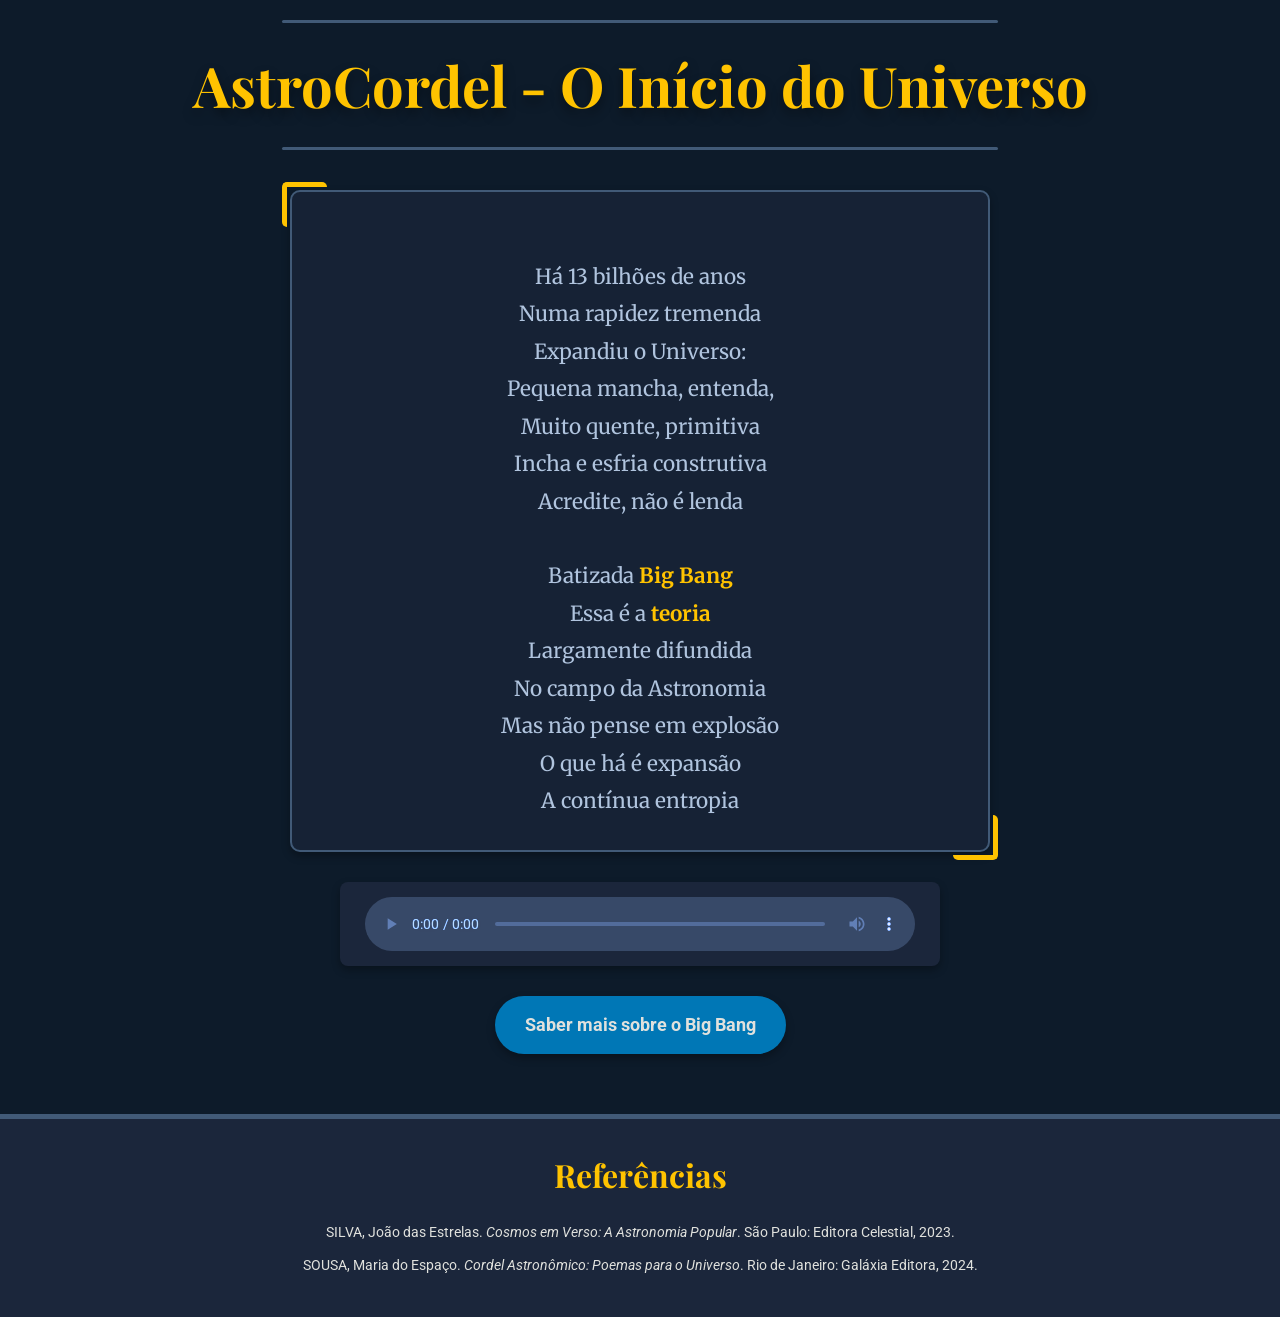
==== index.html @ 04c7cb6e "Add files via upload" ====
<!DOCTYPE html>
<html lang="pt-BR">
<head>
    <meta charset="UTF-8">
    <meta name="viewport" content="width=device-width, initial-scale=1.0"> <title>AstroCordel - O Início do Universo</title>
    <link rel="stylesheet" href="style_base.css">
    <!-- <link rel="stylesheet" href="cosmos_classico.css"> -->
    <!-- <link rel="stylesheet" href="cordel_popular.css"> -->
    </head>
<body>

    <div class="container"> <h1>AstroCordel - O Início do Universo</h1>

        <div class="poema">
            Há 13 bilhões de anos
            Numa rapidez tremenda
            Expandiu o Universo:
            Pequena mancha, entenda,
            Muito quente, primitiva
            Incha e esfria construtiva
            Acredite, não é lenda

            Batizada <a href="https://www.youtube.com/watch?v=dQw4w9WgXcQ" target="_blank">Big Bang</a>  
            Essa é a <a href="teoria.html">teoria</a>
            Largamente difundida
            No campo da Astronomia
            Mas não pense em explosão
            O que há é expansão
            A contínua entropia
        </div>

        <div class="audio-player">
            <audio controls>
                <source src="som-de-fogo-fire-sound-effect-efeito-sonoro-112953.mp3" type="audio/mpeg">
                Seu navegador não suporta o elemento de áudio.
            </audio>
        </div>

        <a class="botao" href="bigbang.html">Saber mais sobre o Big Bang</a>

    </div> <div class="referencias">
        <h2>Referências</h2>
        <p>SILVA, João das Estrelas. <em>Cosmos em Verso: A Astronomia Popular</em>. São Paulo: Editora Celestial, 2023.</p>
        <p>SOUSA, Maria do Espaço. <em>Cordel Astronômico: Poemas para o Universo</em>. Rio de Janeiro: Galáxia Editora, 2024.</p>
    </div>

</body>
</html>
---- style_base.css ----
/* style_base.css */

/* Importação de fontes do Google Fonts */
/* Playfair Display para títulos (elegante), Roboto para corpo (legível), */
/* Merriweather para o poema (clássico/serifado), Satisfy para detalhes (decorativo) */
@import url('https://fonts.googleapis.com/css2?family=Merriweather:wght@400;700&family=Playfair+Display:wght@700&family=Roboto:wght@300;400;700&family=Satisfy&display=swap');

/* Variáveis CSS para facilitar a manutenção e padronização de cores e fontes */
:root {
    /* Paleta de Cores (inspirada no espaço noturno e elementos de cordel) */
    --cor-fundo-principal: #0D1B2A; /* Azul noturno profundo */
    --cor-fundo-secundario: #1B263B; /* Azul mais claro para seções e cards */
    --cor-texto-claro: #E0E1DD; /* Branco suave para texto principal, bom contraste */
    --cor-texto-destaque: #FFC300; /* Amarelo dourado para títulos e links, simulando estrelas */
    --cor-texto-cordel: #B0C4DE; /* Azul acinzentado suave para o texto do poema */
    --cor-botao-fundo: #0077B6; /* Azul médio para botões */
    --cor-botao-hover: #0096C7; /* Azul mais claro para efeito hover no botão */
    --cor-borda-xilogravura: #415A77; /* Azul escuro para bordas que simulem xilogravura */

    /* Sombras para dar profundidade e destaque aos elementos */
    --sombra-leve: 0 4px 8px rgba(0, 0, 0, 0.3);
    --sombra-media: 0 6px 12px rgba(0, 0, 0, 0.4);

    /* Definição de fontes com fallback */
    --fonte-titulo: 'Playfair Display', serif;
    --fonte-corpo: 'Roboto', sans-serif;
    --fonte-cordel: 'Merriweather', serif;
    --fonte-decorativa: 'Satisfy', cursive;
}

/* Reset básico para remover margens e preenchimentos padrão do navegador */
* {
    margin: 0;
    padding: 0;
    box-sizing: border-box; /* Garante que padding e border sejam incluídos na largura/altura do elemento */
}

/* Estilos globais para o corpo da página */
body {
    font-family: var(--fonte-corpo); /* Fonte padrão para o corpo do texto */
    background-color: var(--cor-fundo-principal); /* Fundo azul escuro */
    color: var(--cor-texto-claro); /* Cor do texto principal */
    line-height: 1.6; /* Espaçamento entre linhas para melhor legibilidade */
    display: flex;
    flex-direction: column; /* Organiza o conteúdo em coluna (para o footer) */
    min-height: 100vh; /* Garante que o corpo ocupe pelo menos 100% da altura da viewport */
    overflow-x: hidden; /* Evita rolagem horizontal indesejada em dispositivos móveis */

    background-image: url('img/fundo_4.jpg'); /* Caminho da sua imagem */
    background-size: cover; /* Faz a imagem cobrir todo o fundo */
    background-position: center center; /* Centraliza a imagem */
    background-repeat: no-repeat; /* Evita que a imagem se repita */
    background-attachment: fixed; /* Fixa a imagem no viewport para um efeito paralaxe sutil */
}

/* Container principal para centralizar o conteúdo da página */
.container {
    max-width: 960px; /* Largura máxima para o conteúdo principal */
    margin: 0 auto; /* Centraliza o container horizontalmente */
    padding: 20px; /* Espaçamento interno */
    flex-grow: 1; /* Permite que o container cresça e ocupe o espaço disponível */
    display: flex;
    flex-direction: column;
    align-items: center; /* Centraliza os itens dentro do container */
}

/* Estilo do título principal (h1) */
h1 {
    font-family: var(--fonte-titulo);
    font-size: 3.5em; /* Tamanho da fonte */
    color: var(--cor-texto-destaque); /* Cor dourada */
    text-align: center;
    margin-bottom: 40px;
    text-shadow: var(--sombra-media); /* Sombra para dar profundidade */
    padding: 20px 0;
    position: relative; /* Necessário para posicionar os pseudo-elementos de xilogravura */
}

/* Efeito de xilogravura sutil no título usando pseudo-elementos */
h1::before,
h1::after {
    content: '';
    position: absolute;
    width: 80%; /* Largura das linhas */
    height: 3px; /* Espessura das linhas */
    background-color: var(--cor-borda-xilogravura);
    left: 10%; /* Centraliza as linhas */
    border-radius: 5px; /* Bordas arredondadas */
}

h1::before {
    top: 0; /* Linha superior */
}

h1::after {
    bottom: 0; /* Linha inferior */
}

/* Estilo para a div que contém o poema de cordel */
.poema {
    font-family: var(--fonte-cordel);
    font-size: 1.3em;
    color: var(--cor-texto-cordel);
    /* background-color: var(--cor-fundo-secundario); */
    background-color: rgba(27, 38, 59, 0.7); /* Usando o valor RGB de --cor-fundo-secundario com 70% de opacidade */
    padding: 30px;
    border-radius: 10px; /* Cantos arredondados */
    box-shadow: var(--sombra-leve);
    margin-bottom: 30px;
    white-space: pre-line; /* Preserva as quebras de linha do HTML para os versos */
    text-align: center; /* Centraliza os versos */
    position: relative; /* Necessário para os detalhes de canto */
    line-height: 1.8; /* Espaçamento entre linhas para melhor leitura do poema */
    max-width: 700px; /* Limita a largura para otimizar a leitura em telas grandes */
    width: 90%; /* Responsividade: ocupa 90% da largura do pai */
    border: 2px solid var(--cor-borda-xilogravura); /* Borda mais pronunciada */
}

/* Detalhes de xilogravura nos cantos do poema usando pseudo-elementos */
.poema::before,
.poema::after {
    content: '';
    position: absolute;
    width: 40px; /* Tamanho dos cantos */
    height: 40px;
    border: 5px solid var(--cor-texto-destaque); /* Cor de destaque para os cantos */
    border-radius: 5px;
}

.poema::before {
    top: -10px;
    left: -10px;
    border-right: none; /* Remove bordas para criar o efeito de canto */
    border-bottom: none;
}

.poema::after {
    bottom: -10px;
    right: -10px;
    border-left: none; /* Remove bordas para criar o efeito de canto */
    border-top: none;
}

/* Estilo para links dentro do poema */
.poema a {
    color: var(--cor-texto-destaque);
    text-decoration: none; /* Remove o sublinhado padrão */
    font-weight: bold;
    transition: color 0.3s ease; /* Transição suave na cor ao passar o mouse */
}

.poema a:hover {
    color: var(--cor-botao-hover); /* Muda a cor ao passar o mouse */
    text-decoration: underline; /* Adiciona sublinhado ao passar o mouse */
}

/* Estilo para o player de áudio */
.audio-player {
    margin-bottom: 30px;
    background-color: var(--cor-fundo-secundario);
    padding: 15px 25px;
    border-radius: 8px;
    box-shadow: var(--sombra-leve);
    width: 90%; /* Responsividade */
    max-width: 600px;
    display: flex;
    justify-content: center;
    align-items: center;
}

.audio-player audio {
    width: 100%; /* Ocupa a largura total do container */
    /* Filtro para tentar harmonizar as cores do player padrão do navegador */
    filter: invert(80%) sepia(100%) saturate(200%) hue-rotate(180deg) brightness(100%) contrast(100%); 
}

/* Estilo para o botão "Saber mais" */
.botao {
    display: inline-block; /* Permite definir largura/altura e aplicar padding */
    background-color: var(--cor-botao-fundo);
    color: var(--cor-texto-claro);
    padding: 15px 30px;
    border-radius: 50px; /* Botão completamente arredondado */
    text-decoration: none;
    font-weight: bold;
    font-size: 1.1em;
    margin-bottom: 40px;
    transition: background-color 0.3s ease, transform 0.2s ease; /* Transições suaves para hover */
    box-shadow: var(--sombra-leve);
    text-align: center;
}

.botao:hover {
    background-color: var(--cor-botao-hover);
    transform: translateY(-3px); /* Efeito de "subida" ao passar o mouse */
    box-shadow: var(--sombra-media); /* Sombra mais intensa no hover */
}

/* Estilo para a seção de Referências (footer) */
.referencias {
    background-color: var(--cor-fundo-secundario);
    padding: 30px;
    border-top: 5px solid var(--cor-borda-xilogravura); /* Borda superior para separar visualmente */
    margin-top: auto; /* Empurra o footer para o final da página */
    width: 100%; /* Ocupa toda a largura da viewport */
    text-align: center;
}

.referencias h2 {
    font-family: var(--fonte-titulo);
    color: var(--cor-texto-destaque);
    margin-bottom: 20px;
    font-size: 2em;
}

.referencias p {
    font-size: 0.9em;
    color: var(--cor-texto-claro);
    margin-bottom: 10px;
}

.referencias p em {
    font-style: italic;
}

/* Regras de Responsividade (Media Queries) */

/* Para telas menores que 768px (tablets e smartphones maiores) */
@media (max-width: 768px) {
    h1 {
        font-size: 2.5em; /* Reduz o tamanho do título */
    }

    .poema {
        font-size: 1.1em; /* Reduz o tamanho da fonte do poema */
        padding: 20px; /* Ajusta o padding */
    }

    .audio-player {
        padding: 10px 15px; /* Ajusta o padding do player */
    }

    .botao {
        padding: 12px 25px; /* Ajusta o padding do botão */
        font-size: 1em; /* Reduz o tamanho da fonte do botão */
    }

    .referencias h2 {
        font-size: 1.8em; /* Reduz o tamanho do título das referências */
    }
}

/* Para telas menores que 480px (smartphones) */
@media (max-width: 480px) {
    h1 {
        font-size: 2em; /* Reduz ainda mais o título */
        margin-bottom: 20px;
    }

    .poema {
        font-size: 1em; /* Tamanho da fonte padrão para o poema */
        padding: 15px; /* Reduz o padding */
    }

    .poema::before,
    .poema::after {
        width: 25px; /* Reduz o tamanho dos cantos */
        height: 25px;
        border-width: 3px; /* Reduz a espessura da borda dos cantos */
    }

    .botao {
        width: 90%; /* Botão ocupa quase toda a largura para fácil clique */
        margin-left: auto;
        margin-right: auto;
        display: block; /* Para garantir que ocupe a largura total */
    }

    .audio-player {
        width: 90%; /* Player ocupa quase toda a largura */
    }
}
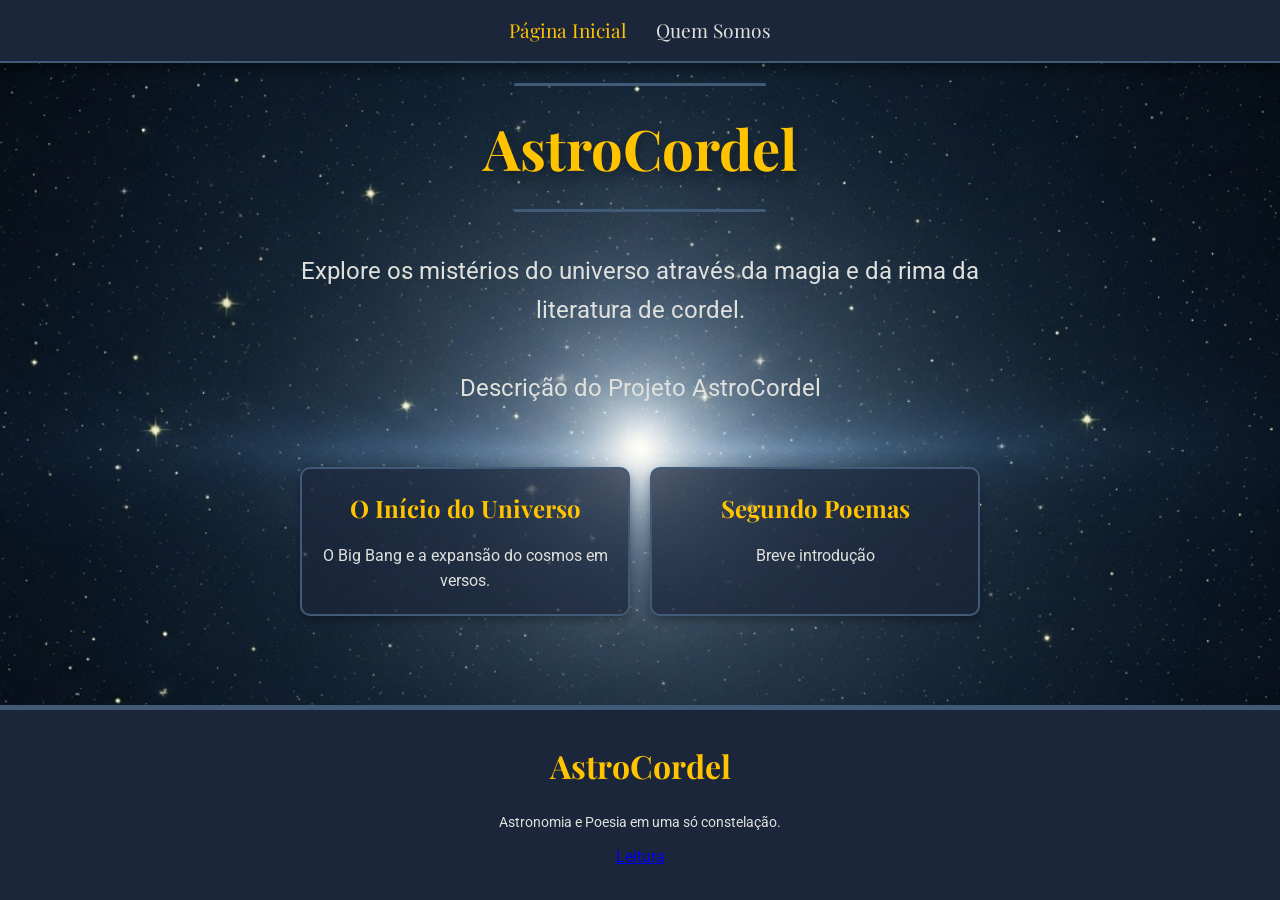
==== commit e6d84996: "projeto astrocordel commit de quem somos e index como home" ====
--- a/index.html
+++ b/index.html
@@ -2,47 +2,39 @@
 <html lang="pt-BR">
 <head>
     <meta charset="UTF-8">
-    <meta name="viewport" content="width=device-width, initial-scale=1.0"> <title>AstroCordel - O Início do Universo</title>
+    <meta name="viewport" content="width=device-width, initial-scale=1.0">
+    <title>AstroCordel - Home</title>
     <link rel="stylesheet" href="style_base.css">
-    <!-- <link rel="stylesheet" href="cosmos_classico.css"> -->
-    <!-- <link rel="stylesheet" href="cordel_popular.css"> -->
-    </head>
+</head>
 <body>
+    <nav class="nav-menu">
+        <a href="index.html" class="active">Página Inicial</a>
+        <a href="quem_somos.html">Quem Somos</a>
+    </nav>
+    <div class="container">
+        <h1>AstroCordel</h1>
+        <p class="intro-text">Explore os mistérios do universo através da magia e da rima da literatura de cordel.</p>
 
-    <div class="container"> <h1>AstroCordel - O Início do Universo</h1>
+        <p class="intro-text">Descrição do Projeto AstroCordel</p>
 
-        <div class="poema">
-            Há 13 bilhões de anos
-            Numa rapidez tremenda
-            Expandiu o Universo:
-            Pequena mancha, entenda,
-            Muito quente, primitiva
-            Incha e esfria construtiva
-            Acredite, não é lenda
+        <div class="card-container">
+            <a href="poema_big_bang.html" class="card">
+                <h2>O Início do Universo</h2>
+                <p>O Big Bang e a expansão do cosmos em versos.</p>
+            </a>
 
-            Batizada <a href="https://www.youtube.com/watch?v=dQw4w9WgXcQ" target="_blank">Big Bang</a>  
-            Essa é a <a href="teoria.html">teoria</a>
-            Largamente difundida
-            No campo da Astronomia
-            Mas não pense em explosão
-            O que há é expansão
-            A contínua entropia
+            <a href="poema2.html" class="card">
+                <h2>Segundo Poemas</h2>
+                <p>Breve introdução</p>
+            </a>
+            <!-- Futuros poemas podem ser adicionados aqui -->
         </div>
-
-        <div class="audio-player">
-            <audio controls>
-                <source src="som-de-fogo-fire-sound-effect-efeito-sonoro-112953.mp3" type="audio/mpeg">
-                Seu navegador não suporta o elemento de áudio.
-            </audio>
-        </div>
-
-        <a class="botao" href="bigbang.html">Saber mais sobre o Big Bang</a>
-
-    </div> <div class="referencias">
-        <h2>Referências</h2>
-        <p>SILVA, João das Estrelas. <em>Cosmos em Verso: A Astronomia Popular</em>. São Paulo: Editora Celestial, 2023.</p>
-        <p>SOUSA, Maria do Espaço. <em>Cordel Astronômico: Poemas para o Universo</em>. Rio de Janeiro: Galáxia Editora, 2024.</p>
     </div>
 
+    <div class="referencias">
+        <h2>AstroCordel</h2>
+        <p>Astronomia e Poesia em uma só constelação.</p>
+        <a href="https://periodicos.ifpr.edu.br/index.php/MundiSH/article/view/1717">Leitura</a>
+    </div>
 </body>
 </html>
--- a/style_base.css
+++ b/style_base.css
@@ -8,14 +8,22 @@
 /* Variáveis CSS para facilitar a manutenção e padronização de cores e fontes */
 :root {
     /* Paleta de Cores (inspirada no espaço noturno e elementos de cordel) */
-    --cor-fundo-principal: #0D1B2A; /* Azul noturno profundo */
-    --cor-fundo-secundario: #1B263B; /* Azul mais claro para seções e cards */
-    --cor-texto-claro: #E0E1DD; /* Branco suave para texto principal, bom contraste */
-    --cor-texto-destaque: #FFC300; /* Amarelo dourado para títulos e links, simulando estrelas */
-    --cor-texto-cordel: #B0C4DE; /* Azul acinzentado suave para o texto do poema */
-    --cor-botao-fundo: #0077B6; /* Azul médio para botões */
-    --cor-botao-hover: #0096C7; /* Azul mais claro para efeito hover no botão */
-    --cor-borda-xilogravura: #415A77; /* Azul escuro para bordas que simulem xilogravura */
+    --cor-fundo-principal: #0D1B2A;
+    /* Azul noturno profundo */
+    --cor-fundo-secundario: #1B263B;
+    /* Azul mais claro para seções e cards */
+    --cor-texto-claro: #E0E1DD;
+    /* Branco suave para texto principal, bom contraste */
+    --cor-texto-destaque: #FFC300;
+    /* Amarelo dourado para títulos e links, simulando estrelas */
+    --cor-texto-cordel: #B0C4DE;
+    /* Azul acinzentado suave para o texto do poema */
+    --cor-botao-fundo: #0077B6;
+    /* Azul médio para botões */
+    --cor-botao-hover: #0096C7;
+    /* Azul mais claro para efeito hover no botão */
+    --cor-borda-xilogravura: #415A77;
+    /* Azul escuro para bordas que simulem xilogravura */
 
     /* Sombras para dar profundidade e destaque aos elementos */
     --sombra-leve: 0 4px 8px rgba(0, 0, 0, 0.3);
@@ -32,48 +40,70 @@
 * {
     margin: 0;
     padding: 0;
-    box-sizing: border-box; /* Garante que padding e border sejam incluídos na largura/altura do elemento */
+    box-sizing: border-box;
+    /* Garante que padding e border sejam incluídos na largura/altura do elemento */
 }
 
 /* Estilos globais para o corpo da página */
 body {
-    font-family: var(--fonte-corpo); /* Fonte padrão para o corpo do texto */
-    background-color: var(--cor-fundo-principal); /* Fundo azul escuro */
-    color: var(--cor-texto-claro); /* Cor do texto principal */
-    line-height: 1.6; /* Espaçamento entre linhas para melhor legibilidade */
-    display: flex;
-    flex-direction: column; /* Organiza o conteúdo em coluna (para o footer) */
-    min-height: 100vh; /* Garante que o corpo ocupe pelo menos 100% da altura da viewport */
-    overflow-x: hidden; /* Evita rolagem horizontal indesejada em dispositivos móveis */
-
-    background-image: url('img/fundo_4.jpg'); /* Caminho da sua imagem */
-    background-size: cover; /* Faz a imagem cobrir todo o fundo */
-    background-position: center center; /* Centraliza a imagem */
-    background-repeat: no-repeat; /* Evita que a imagem se repita */
-    background-attachment: fixed; /* Fixa a imagem no viewport para um efeito paralaxe sutil */
+    font-family: var(--fonte-corpo);
+    /* Fonte padrão para o corpo do texto */
+    background-color: var(--cor-fundo-principal);
+    /* Fundo azul escuro */
+    color: var(--cor-texto-claro);
+    /* Cor do texto principal */
+    line-height: 1.6;
+    /* Espaçamento entre linhas para melhor legibilidade */
+    display: flex;
+    flex-direction: column;
+    /* Organiza o conteúdo em coluna (para o footer) */
+    min-height: 100vh;
+    /* Garante que o corpo ocupe pelo menos 100% da altura da viewport */
+    overflow-x: hidden;
+    /* Evita rolagem horizontal indesejada em dispositivos móveis */
+
+    background-image: url('img/fundo_4.jpg');
+    /* Caminho da sua imagem */
+    background-size: cover;
+    /* Faz a imagem cobrir todo o fundo */
+    background-position: center center;
+    /* Centraliza a imagem */
+    background-repeat: no-repeat;
+    /* Evita que a imagem se repita */
+    background-attachment: fixed;
+    /* Fixa a imagem no viewport para um efeito paralaxe sutil */
 }
 
 /* Container principal para centralizar o conteúdo da página */
 .container {
-    max-width: 960px; /* Largura máxima para o conteúdo principal */
-    margin: 0 auto; /* Centraliza o container horizontalmente */
-    padding: 20px; /* Espaçamento interno */
-    flex-grow: 1; /* Permite que o container cresça e ocupe o espaço disponível */
+    max-width: 960px;
+    /* Largura máxima para o conteúdo principal */
+    margin: 0 auto;
+    /* Centraliza o container horizontalmente */
+    padding: 20px;
+    /* Espaçamento interno */
+    flex-grow: 1;
+    /* Permite que o container cresça e ocupe o espaço disponível */
     display: flex;
     flex-direction: column;
-    align-items: center; /* Centraliza os itens dentro do container */
+    align-items: center;
+    /* Centraliza os itens dentro do container */
 }
 
 /* Estilo do título principal (h1) */
 h1 {
     font-family: var(--fonte-titulo);
-    font-size: 3.5em; /* Tamanho da fonte */
-    color: var(--cor-texto-destaque); /* Cor dourada */
+    font-size: 3.5em;
+    /* Tamanho da fonte */
+    color: var(--cor-texto-destaque);
+    /* Cor dourada */
     text-align: center;
     margin-bottom: 40px;
-    text-shadow: var(--sombra-media); /* Sombra para dar profundidade */
+    text-shadow: var(--sombra-media);
+    /* Sombra para dar profundidade */
     padding: 20px 0;
-    position: relative; /* Necessário para posicionar os pseudo-elementos de xilogravura */
+    position: relative;
+    /* Necessário para posicionar os pseudo-elementos de xilogravura */
 }
 
 /* Efeito de xilogravura sutil no título usando pseudo-elementos */
@@ -81,19 +111,25 @@
 h1::after {
     content: '';
     position: absolute;
-    width: 80%; /* Largura das linhas */
-    height: 3px; /* Espessura das linhas */
+    width: 80%;
+    /* Largura das linhas */
+    height: 3px;
+    /* Espessura das linhas */
     background-color: var(--cor-borda-xilogravura);
-    left: 10%; /* Centraliza as linhas */
-    border-radius: 5px; /* Bordas arredondadas */
+    left: 10%;
+    /* Centraliza as linhas */
+    border-radius: 5px;
+    /* Bordas arredondadas */
 }
 
 h1::before {
-    top: 0; /* Linha superior */
+    top: 0;
+    /* Linha superior */
 }
 
 h1::after {
-    bottom: 0; /* Linha inferior */
+    bottom: 0;
+    /* Linha inferior */
 }
 
 /* Estilo para a div que contém o poema de cordel */
@@ -102,18 +138,27 @@
     font-size: 1.3em;
     color: var(--cor-texto-cordel);
     /* background-color: var(--cor-fundo-secundario); */
-    background-color: rgba(27, 38, 59, 0.7); /* Usando o valor RGB de --cor-fundo-secundario com 70% de opacidade */
+    background-color: rgba(27, 38, 59, 0.7);
+    /* Usando o valor RGB de --cor-fundo-secundario com 70% de opacidade */
     padding: 30px;
-    border-radius: 10px; /* Cantos arredondados */
+    border-radius: 10px;
+    /* Cantos arredondados */
     box-shadow: var(--sombra-leve);
     margin-bottom: 30px;
-    white-space: pre-line; /* Preserva as quebras de linha do HTML para os versos */
-    text-align: center; /* Centraliza os versos */
-    position: relative; /* Necessário para os detalhes de canto */
-    line-height: 1.8; /* Espaçamento entre linhas para melhor leitura do poema */
-    max-width: 700px; /* Limita a largura para otimizar a leitura em telas grandes */
-    width: 90%; /* Responsividade: ocupa 90% da largura do pai */
-    border: 2px solid var(--cor-borda-xilogravura); /* Borda mais pronunciada */
+    white-space: pre-line;
+    /* Preserva as quebras de linha do HTML para os versos */
+    text-align: center;
+    /* Centraliza os versos */
+    position: relative;
+    /* Necessário para os detalhes de canto */
+    line-height: 1.8;
+    /* Espaçamento entre linhas para melhor leitura do poema */
+    max-width: 700px;
+    /* Limita a largura para otimizar a leitura em telas grandes */
+    width: 90%;
+    /* Responsividade: ocupa 90% da largura do pai */
+    border: 2px solid var(--cor-borda-xilogravura);
+    /* Borda mais pronunciada */
 }
 
 /* Detalhes de xilogravura nos cantos do poema usando pseudo-elementos */
@@ -121,37 +166,45 @@
 .poema::after {
     content: '';
     position: absolute;
-    width: 40px; /* Tamanho dos cantos */
+    width: 40px;
+    /* Tamanho dos cantos */
     height: 40px;
-    border: 5px solid var(--cor-texto-destaque); /* Cor de destaque para os cantos */
+    border: 5px solid var(--cor-texto-destaque);
+    /* Cor de destaque para os cantos */
     border-radius: 5px;
 }
 
 .poema::before {
     top: -10px;
     left: -10px;
-    border-right: none; /* Remove bordas para criar o efeito de canto */
+    border-right: none;
+    /* Remove bordas para criar o efeito de canto */
     border-bottom: none;
 }
 
 .poema::after {
     bottom: -10px;
     right: -10px;
-    border-left: none; /* Remove bordas para criar o efeito de canto */
+    border-left: none;
+    /* Remove bordas para criar o efeito de canto */
     border-top: none;
 }
 
 /* Estilo para links dentro do poema */
 .poema a {
     color: var(--cor-texto-destaque);
-    text-decoration: none; /* Remove o sublinhado padrão */
+    text-decoration: none;
+    /* Remove o sublinhado padrão */
     font-weight: bold;
-    transition: color 0.3s ease; /* Transição suave na cor ao passar o mouse */
+    transition: color 0.3s ease;
+    /* Transição suave na cor ao passar o mouse */
 }
 
 .poema a:hover {
-    color: var(--cor-botao-hover); /* Muda a cor ao passar o mouse */
-    text-decoration: underline; /* Adiciona sublinhado ao passar o mouse */
+    color: var(--cor-botao-hover);
+    /* Muda a cor ao passar o mouse */
+    text-decoration: underline;
+    /* Adiciona sublinhado ao passar o mouse */
 }
 
 /* Estilo para o player de áudio */
@@ -161,7 +214,8 @@
     padding: 15px 25px;
     border-radius: 8px;
     box-shadow: var(--sombra-leve);
-    width: 90%; /* Responsividade */
+    width: 90%;
+    /* Responsividade */
     max-width: 600px;
     display: flex;
     justify-content: center;
@@ -169,40 +223,49 @@
 }
 
 .audio-player audio {
-    width: 100%; /* Ocupa a largura total do container */
+    width: 100%;
+    /* Ocupa a largura total do container */
     /* Filtro para tentar harmonizar as cores do player padrão do navegador */
-    filter: invert(80%) sepia(100%) saturate(200%) hue-rotate(180deg) brightness(100%) contrast(100%); 
+    filter: invert(80%) sepia(100%) saturate(200%) hue-rotate(180deg) brightness(100%) contrast(100%);
 }
 
 /* Estilo para o botão "Saber mais" */
 .botao {
-    display: inline-block; /* Permite definir largura/altura e aplicar padding */
+    display: inline-block;
+    /* Permite definir largura/altura e aplicar padding */
     background-color: var(--cor-botao-fundo);
     color: var(--cor-texto-claro);
     padding: 15px 30px;
-    border-radius: 50px; /* Botão completamente arredondado */
+    border-radius: 50px;
+    /* Botão completamente arredondado */
     text-decoration: none;
     font-weight: bold;
     font-size: 1.1em;
     margin-bottom: 40px;
-    transition: background-color 0.3s ease, transform 0.2s ease; /* Transições suaves para hover */
+    transition: background-color 0.3s ease, transform 0.2s ease;
+    /* Transições suaves para hover */
     box-shadow: var(--sombra-leve);
     text-align: center;
 }
 
 .botao:hover {
     background-color: var(--cor-botao-hover);
-    transform: translateY(-3px); /* Efeito de "subida" ao passar o mouse */
-    box-shadow: var(--sombra-media); /* Sombra mais intensa no hover */
+    transform: translateY(-3px);
+    /* Efeito de "subida" ao passar o mouse */
+    box-shadow: var(--sombra-media);
+    /* Sombra mais intensa no hover */
 }
 
 /* Estilo para a seção de Referências (footer) */
 .referencias {
     background-color: var(--cor-fundo-secundario);
     padding: 30px;
-    border-top: 5px solid var(--cor-borda-xilogravura); /* Borda superior para separar visualmente */
-    margin-top: auto; /* Empurra o footer para o final da página */
-    width: 100%; /* Ocupa toda a largura da viewport */
+    border-top: 5px solid var(--cor-borda-xilogravura);
+    /* Borda superior para separar visualmente */
+    margin-top: auto;
+    /* Empurra o footer para o final da página */
+    width: 100%;
+    /* Ocupa toda a largura da viewport */
     text-align: center;
 }
 
@@ -228,55 +291,306 @@
 /* Para telas menores que 768px (tablets e smartphones maiores) */
 @media (max-width: 768px) {
     h1 {
-        font-size: 2.5em; /* Reduz o tamanho do título */
+        font-size: 2.5em;
+        /* Reduz o tamanho do título */
     }
 
     .poema {
-        font-size: 1.1em; /* Reduz o tamanho da fonte do poema */
-        padding: 20px; /* Ajusta o padding */
+        font-size: 1.1em;
+        /* Reduz o tamanho da fonte do poema */
+        padding: 20px;
+        /* Ajusta o padding */
     }
 
     .audio-player {
-        padding: 10px 15px; /* Ajusta o padding do player */
+        padding: 10px 15px;
+        /* Ajusta o padding do player */
     }
 
     .botao {
-        padding: 12px 25px; /* Ajusta o padding do botão */
-        font-size: 1em; /* Reduz o tamanho da fonte do botão */
+        padding: 12px 25px;
+        /* Ajusta o padding do botão */
+        font-size: 1em;
+        /* Reduz o tamanho da fonte do botão */
     }
 
     .referencias h2 {
-        font-size: 1.8em; /* Reduz o tamanho do título das referências */
+        font-size: 1.8em;
+        /* Reduz o tamanho do título das referências */
     }
 }
 
 /* Para telas menores que 480px (smartphones) */
 @media (max-width: 480px) {
     h1 {
-        font-size: 2em; /* Reduz ainda mais o título */
+        font-size: 2em;
+        /* Reduz ainda mais o título */
         margin-bottom: 20px;
     }
 
     .poema {
-        font-size: 1em; /* Tamanho da fonte padrão para o poema */
-        padding: 15px; /* Reduz o padding */
+        font-size: 1em;
+        /* Tamanho da fonte padrão para o poema */
+        padding: 15px;
+        /* Reduz o padding */
     }
 
     .poema::before,
     .poema::after {
-        width: 25px; /* Reduz o tamanho dos cantos */
+        width: 25px;
+        /* Reduz o tamanho dos cantos */
         height: 25px;
-        border-width: 3px; /* Reduz a espessura da borda dos cantos */
+        border-width: 3px;
+        /* Reduz a espessura da borda dos cantos */
     }
 
     .botao {
-        width: 90%; /* Botão ocupa quase toda a largura para fácil clique */
+        width: 90%;
+        /* Botão ocupa quase toda a largura para fácil clique */
         margin-left: auto;
         margin-right: auto;
-        display: block; /* Para garantir que ocupe a largura total */
+        display: block;
+        /* Para garantir que ocupe a largura total */
     }
 
     .audio-player {
-        width: 90%; /* Player ocupa quase toda a largura */
-    }
+        width: 90%;
+        /* Player ocupa quase toda a largura */
+    }
+}
+
+/* Nav Menu */
+.nav-menu {
+    display: flex;
+    justify-content: center;
+    gap: 30px;
+    background-color: var(--cor-fundo-secundario);
+    padding: 15px;
+    box-shadow: var(--sombra-media);
+    border-bottom: 2px solid var(--cor-borda-xilogravura);
+}
+
+.nav-menu a {
+    color: var(--cor-texto-claro);
+    text-decoration: none;
+    font-family: var(--fonte-titulo);
+    font-size: 1.2em;
+    transition: color 0.3s ease;
+}
+
+.nav-menu a:hover,
+.nav-menu a.active {
+    color: var(--cor-texto-destaque);
+}
+
+/* Card Container and Cards for Home Page */
+.card-container {
+    display: flex;
+    flex-wrap: wrap;
+    gap: 20px;
+    justify-content: center;
+    width: 100%;
+    max-width: 800px;
+    margin-top: 20px;
+}
+
+.card {
+    background-color: rgba(27, 38, 59, 0.7);
+    border: 2px solid var(--cor-borda-xilogravura);
+    border-radius: 10px;
+    padding: 20px;
+    width: calc(50% - 20px);
+    min-width: 250px;
+    text-align: center;
+    text-decoration: none;
+    color: var(--cor-texto-claro);
+    transition: transform 0.3s ease, box-shadow 0.3s ease, border-color 0.3s ease;
+    box-shadow: var(--sombra-leve);
+}
+
+.card:hover {
+    transform: translateY(-5px);
+    box-shadow: var(--sombra-media);
+    border-color: var(--cor-texto-destaque);
+}
+
+.card h2 {
+    font-family: var(--fonte-titulo);
+    color: var(--cor-texto-destaque);
+    font-size: 1.5em;
+    margin-bottom: 15px;
+}
+
+.card p {
+    font-family: var(--fonte-corpo);
+    font-size: 1em;
+}
+
+/* Intro text on home page */
+.intro-text {
+    font-size: 1.5em;
+    font-family: var(--fonte-corpo);
+    text-align: center;
+    margin-bottom: 40px;
+    max-width: 700px;
+}
+
+/* Quem somos text */
+.quem-somos-content {
+    background-color: rgba(27, 38, 59, 0.7);
+    border: 2px solid var(--cor-borda-xilogravura);
+    border-radius: 10px;
+    padding: 30px;
+    margin-bottom: 30px;
+    font-family: var(--fonte-corpo);
+    font-size: 1.2em;
+    line-height: 1.8;
+    max-width: 800px;
+}
+
+.quem-somos-content p {
+    margin-bottom: 20px;
+}
+
+/* Form Styles for Admin Page */
+.post-form {
+    background-color: rgba(27, 38, 59, 0.8);
+    border: 2px solid var(--cor-borda-xilogravura);
+    padding: 30px;
+    border-radius: 10px;
+    width: 100%;
+    max-width: 800px;
+    box-shadow: var(--sombra-media);
+}
+
+.form-group {
+    margin-bottom: 20px;
+    display: flex;
+    flex-direction: column;
+}
+
+.form-group label {
+    font-family: var(--fonte-titulo);
+    color: var(--cor-texto-destaque);
+    margin-bottom: 8px;
+    font-size: 1.1em;
+}
+
+.form-group input,
+.form-group textarea {
+    background-color: var(--cor-fundo-principal);
+    border: 1px solid var(--cor-borda-xilogravura);
+    color: var(--cor-texto-claro);
+    padding: 12px;
+    border-radius: 5px;
+    font-family: var(--fonte-corpo);
+    font-size: 1em;
+    transition: border-color 0.3s ease;
+}
+
+.form-group input:focus,
+.form-group textarea:focus {
+    outline: none;
+    border-color: var(--cor-texto-destaque);
+}
+
+.post-form .botao {
+    width: 100%;
+    margin-top: 10px;
+    margin-bottom: 0;
+    cursor: pointer;
+    border: none;
+}
+
+/* Nav Menu */
+.nav-menu {
+    display: flex;
+    justify-content: center;
+    gap: 30px;
+    background-color: var(--cor-fundo-secundario);
+    padding: 15px;
+    box-shadow: var(--sombra-media);
+    border-bottom: 2px solid var(--cor-borda-xilogravura);
+}
+
+.nav-menu a {
+    color: var(--cor-texto-claro);
+    text-decoration: none;
+    font-family: var(--fonte-titulo);
+    font-size: 1.2em;
+    transition: color 0.3s ease;
+}
+
+.nav-menu a:hover,
+.nav-menu a.active {
+    color: var(--cor-texto-destaque);
+}
+
+/* Card Container and Cards for Home Page */
+.card-container {
+    display: flex;
+    flex-wrap: wrap;
+    gap: 20px;
+    justify-content: center;
+    width: 100%;
+    max-width: 800px;
+    margin-top: 20px;
+}
+
+.card {
+    background-color: rgba(27, 38, 59, 0.7);
+    border: 2px solid var(--cor-borda-xilogravura);
+    border-radius: 10px;
+    padding: 20px;
+    width: calc(50% - 20px);
+    min-width: 250px;
+    text-align: center;
+    text-decoration: none;
+    color: var(--cor-texto-claro);
+    transition: transform 0.3s ease, box-shadow 0.3s ease, border-color 0.3s ease;
+    box-shadow: var(--sombra-leve);
+}
+
+.card:hover {
+    transform: translateY(-5px);
+    box-shadow: var(--sombra-media);
+    border-color: var(--cor-texto-destaque);
+}
+
+.card h2 {
+    font-family: var(--fonte-titulo);
+    color: var(--cor-texto-destaque);
+    font-size: 1.5em;
+    margin-bottom: 15px;
+}
+
+.card p {
+    font-family: var(--fonte-corpo);
+    font-size: 1em;
+}
+
+/* Intro text on home page */
+.intro-text {
+    font-size: 1.5em;
+    font-family: var(--fonte-corpo);
+    text-align: center;
+    margin-bottom: 40px;
+    max-width: 700px;
+}
+
+/* Quem somos text */
+.quem-somos-content {
+    background-color: rgba(27, 38, 59, 0.7);
+    border: 2px solid var(--cor-borda-xilogravura);
+    border-radius: 10px;
+    padding: 30px;
+    margin-bottom: 30px;
+    font-family: var(--fonte-corpo);
+    font-size: 1.2em;
+    line-height: 1.8;
+    max-width: 800px;
+}
+
+.quem-somos-content p {
+    margin-bottom: 20px;
 }
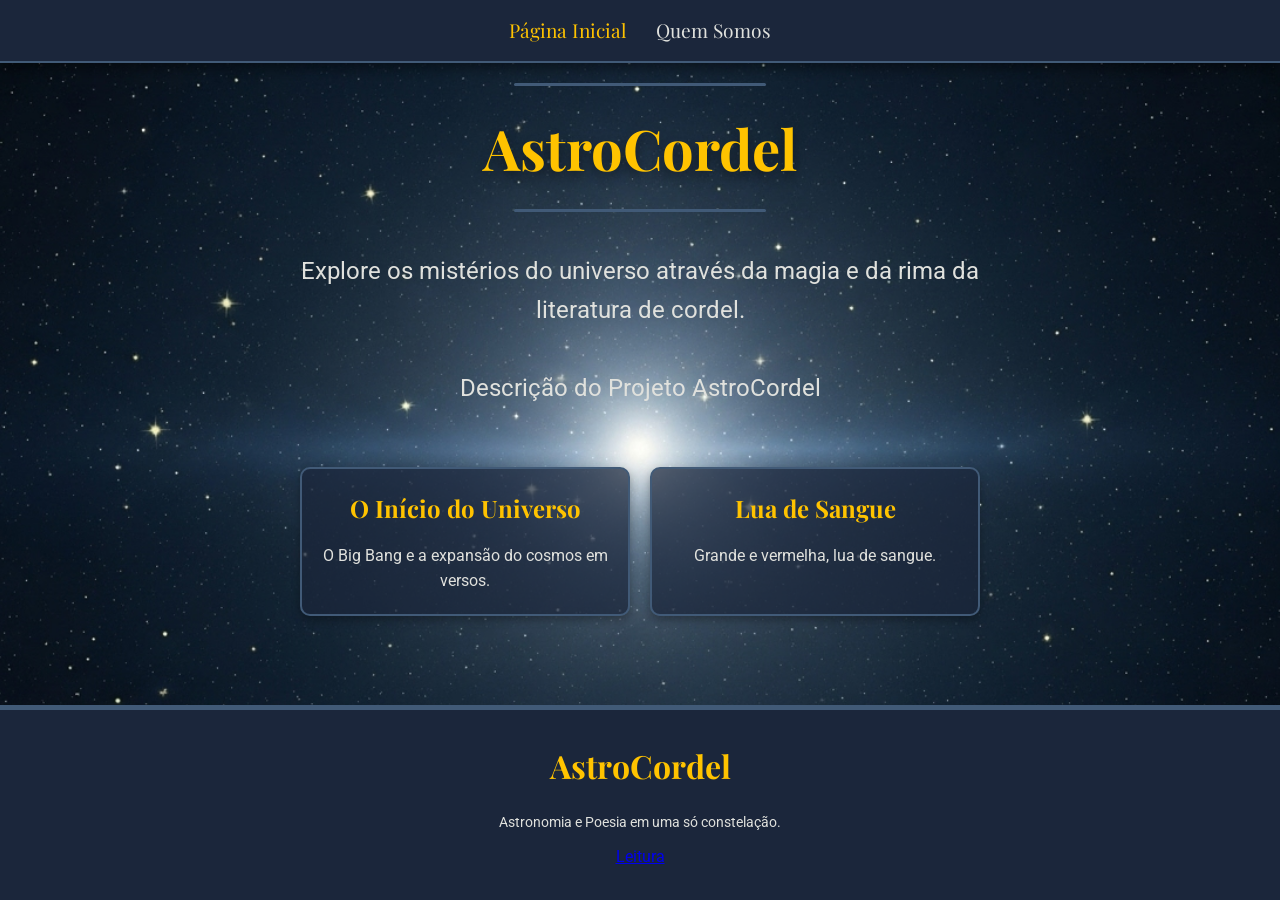
==== commit f001fac1: "commit novas paginas" ====
--- a/index.html
+++ b/index.html
@@ -23,9 +23,9 @@
                 <p>O Big Bang e a expansão do cosmos em versos.</p>
             </a>
 
-            <a href="poema2.html" class="card">
-                <h2>Segundo Poemas</h2>
-                <p>Breve introdução</p>
+            <a href="lua_sangue.html" class="card">
+                <h2>Lua de Sangue</h2>
+                <p>Grande e vermelha, lua de sangue.</p>
             </a>
             <!-- Futuros poemas podem ser adicionados aqui -->
         </div>
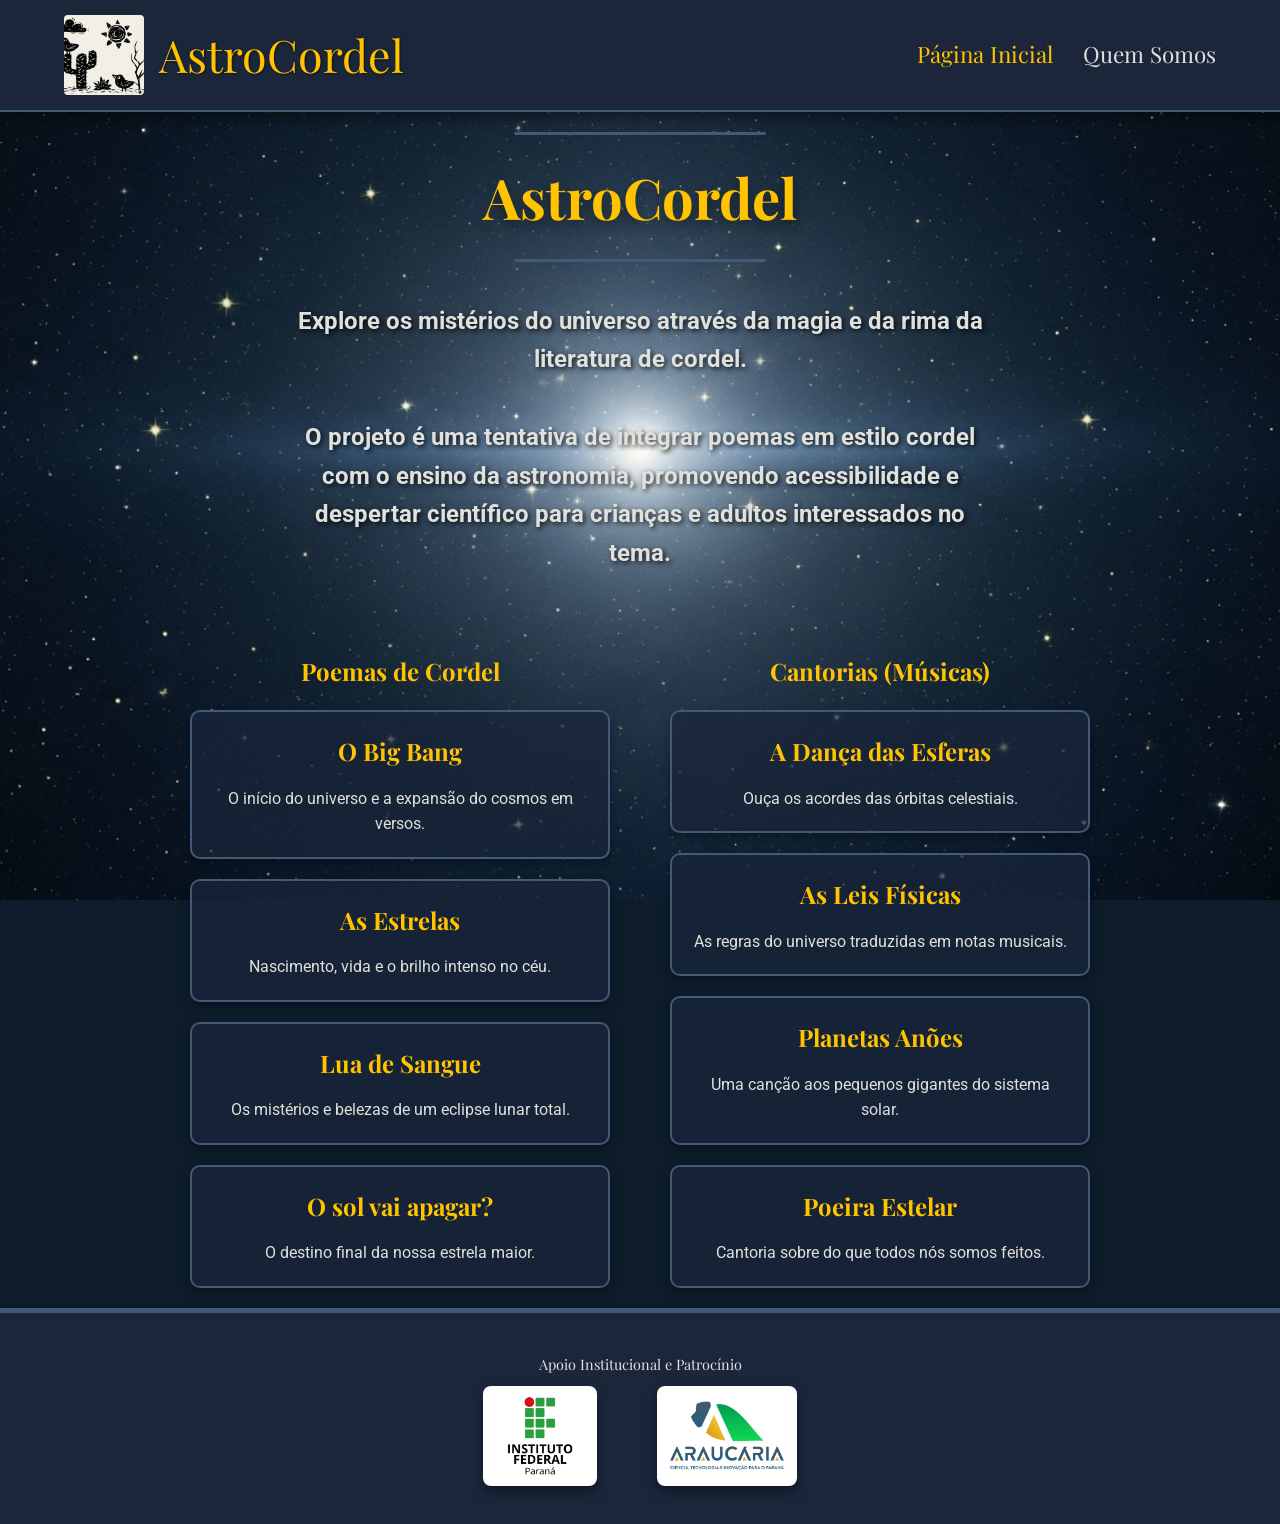
==== commit c8b3ece4: "commit final do projeto AstroCordel" ====
--- a/index.html
+++ b/index.html
@@ -1,40 +1,96 @@
 <!DOCTYPE html>
 <html lang="pt-BR">
+
 <head>
     <meta charset="UTF-8">
     <meta name="viewport" content="width=device-width, initial-scale=1.0">
     <title>AstroCordel - Home</title>
     <link rel="stylesheet" href="style_base.css">
 </head>
+
 <body>
     <nav class="nav-menu">
-        <a href="index.html" class="active">Página Inicial</a>
-        <a href="quem_somos.html">Quem Somos</a>
+        <a href="index.html" class="nav-brand">
+            <img src="img/logo.png" alt="Logo AstroCordel">
+            <span>AstroCordel</span>
+        </a>
+        <div class="nav-links">
+            <a href="index.html" class="active">Página Inicial</a>
+            <a href="quem_somos.html">Quem Somos</a>
+        </div>
     </nav>
     <div class="container">
         <h1>AstroCordel</h1>
         <p class="intro-text">Explore os mistérios do universo através da magia e da rima da literatura de cordel.</p>
 
-        <p class="intro-text">Descrição do Projeto AstroCordel</p>
+        <p class="intro-text">O projeto é uma tentativa de integrar poemas em estilo cordel com o ensino da astronomia,
+            promovendo acessibilidade e despertar científico para crianças e adultos interessados no tema.</p>
 
-        <div class="card-container">
-            <a href="poema_big_bang.html" class="card">
-                <h2>O Início do Universo</h2>
-                <p>O Big Bang e a expansão do cosmos em versos.</p>
-            </a>
+        <div class="index-grid">
+            <div class="index-grid-col">
+                <h2 class="index-grid-title">
+                    Poemas de Cordel</h2>
+                <div class="card-container">
+                    <a href="big_bang.html" class="card">
+                        <h2>O Big Bang</h2>
+                        <p>O início do universo e a expansão do cosmos em versos.</p>
+                    </a>
+                    <a href="estrelas.html" class="card">
+                        <h2>As Estrelas</h2>
+                        <p>Nascimento, vida e o brilho intenso no céu.</p>
+                    </a>
+                    <a href="lua_sangue.html" class="card">
+                        <h2>Lua de Sangue</h2>
+                        <p>Os mistérios e belezas de um eclipse lunar total.</p>
+                    </a>
+                    <a href="sol_apaga.html" class="card">
+                        <h2>O sol vai apagar?</h2>
+                        <p>O destino final da nossa estrela maior.</p>
+                    </a>
+                </div>
+            </div>
 
-            <a href="lua_sangue.html" class="card">
-                <h2>Lua de Sangue</h2>
-                <p>Grande e vermelha, lua de sangue.</p>
-            </a>
-            <!-- Futuros poemas podem ser adicionados aqui -->
+            <div class="index-grid-col">
+                <h2 class="index-grid-title">
+                    Cantorias (Músicas)</h2>
+                <div class="card-container">
+                    <a href="esferas_m.html" class="card">
+                        <h2>A Dança das Esferas</h2>
+                        <p>Ouça os acordes das órbitas celestiais.</p>
+                    </a>
+                    <a href="leis_fisicas_m.html" class="card">
+                        <h2>As Leis Físicas</h2>
+                        <p>As regras do universo traduzidas em notas musicais.</p>
+                    </a>
+                    <a href="planetas_anoes_m.html" class="card">
+                        <h2>Planetas Anões</h2>
+                        <p>Uma canção aos pequenos gigantes do sistema solar.</p>
+                    </a>
+                    <a href="poeira_estelar_m.html" class="card">
+                        <h2>Poeira Estelar</h2>
+                        <p>Cantoria sobre do que todos nós somos feitos.</p>
+                    </a>
+                </div>
+            </div>
         </div>
     </div>
 
     <div class="referencias">
-        <h2>AstroCordel</h2>
-        <p>Astronomia e Poesia em uma só constelação.</p>
-        <a href="https://periodicos.ifpr.edu.br/index.php/MundiSH/article/view/1717">Leitura</a>
+        <div class="patrocinio-container">
+            <p class="titulo-patrocinio">
+                Apoio Institucional e Patrocínio</p>
+            <div class="patrocinio-grid">
+                <a href="https://ifpr.edu.br/umuarama/" target="_blank" rel="noopener noreferrer"
+                    class="link-patrocinio">
+                    <img src="img/IF.png" alt="Instituto Federal do Paraná" class="logo-patrocinio">
+                </a>
+                <a href="https://www.fappr.pr.gov.br/" target="_blank" rel="noopener noreferrer"
+                    class="link-patrocinio">
+                    <img src="img/araucaria.jpg" alt="Fundação Araucária" class="logo-patrocinio">
+                </a>
+            </div>
+        </div>
     </div>
 </body>
+
 </html>
--- a/style_base.css
+++ b/style_base.css
@@ -222,13 +222,6 @@
     align-items: center;
 }
 
-.audio-player audio {
-    width: 100%;
-    /* Ocupa a largura total do container */
-    /* Filtro para tentar harmonizar as cores do player padrão do navegador */
-    filter: invert(80%) sepia(100%) saturate(200%) hue-rotate(180deg) brightness(100%) contrast(100%);
-}
-
 /* Estilo para o botão "Saber mais" */
 .botao {
     display: inline-block;
@@ -362,19 +355,44 @@
 /* Nav Menu */
 .nav-menu {
     display: flex;
-    justify-content: center;
-    gap: 30px;
+    justify-content: space-between;
+    align-items: center;
+    padding: 15px 5%;
     background-color: var(--cor-fundo-secundario);
-    padding: 15px;
     box-shadow: var(--sombra-media);
     border-bottom: 2px solid var(--cor-borda-xilogravura);
 }
 
+.nav-brand {
+    display: flex;
+    align-items: center;
+    gap: 15px;
+    text-decoration: none;
+}
+
+.nav-brand span {
+    font-family: var(--fonte-titulo);
+    font-size: 2em;
+    color: var(--cor-texto-destaque);
+    text-shadow: 1px 1px 2px rgba(0, 0, 0, 0.5);
+    transition: color 0.3s ease;
+}
+
+.nav-brand:hover span {
+    color: var(--cor-texto-claro);
+}
+
+.nav-links {
+    display: flex;
+    gap: 30px;
+    align-items: center;
+}
+
 .nav-menu a {
     color: var(--cor-texto-claro);
     text-decoration: none;
     font-family: var(--fonte-titulo);
-    font-size: 1.2em;
+    font-size: 1.4em;
     transition: color 0.3s ease;
 }
 
@@ -430,6 +448,8 @@
 .intro-text {
     font-size: 1.5em;
     font-family: var(--fonte-corpo);
+    font-weight: bold;
+    text-shadow: 2px 2px 5px rgba(0, 0, 0, 0.8);
     text-align: center;
     margin-bottom: 40px;
     max-width: 700px;
@@ -502,95 +522,292 @@
     border: none;
 }
 
-/* Nav Menu */
-.nav-menu {
-    display: flex;
-    justify-content: center;
+/* Logos Patrocínio */
+.logo-patrocinio {
+    height: 100px;
+    border-radius: 8px;
+    background: white;
+    padding: 10px;
+    box-shadow: var(--sombra-media);
+    transition: transform 0.3s ease, box-shadow 0.3s ease;
+}
+
+.logo-patrocinio:hover {
+    transform: translateY(-5px) scale(1.05);
+    box-shadow: 0 10px 20px rgba(255, 255, 255, 0.4);
+}
+
+/* ========================================================================= */
+/* ESTILOS DA PÁGINA QUEM SOMOS E EQUIPE */
+/* ========================================================================= */
+
+.sobre-projeto-section {
+    width: 100%;
+    max-width: 900px;
+    margin: 40px auto 50px auto;
+    text-align: center;
+}
+
+.sobre-projeto-section h2 {
+    font-family: var(--fonte-titulo);
+    font-size: 2.5em;
+    color: var(--cor-texto-destaque);
+    margin-bottom: 30px;
+    position: relative;
+    display: inline-block;
+}
+
+.sobre-projeto-section h2::after {
+    content: '';
+    position: absolute;
+    bottom: -10px;
+    left: 50%;
+    transform: translateX(-50%);
+    width: 60%;
+    height: 3px;
+    background-color: var(--cor-botao-fundo);
+    border-radius: 2px;
+}
+
+.sobre-projeto-section p {
+    font-family: var(--fonte-corpo);
+    font-size: 1.5em;
+    font-weight: bold;
+    text-shadow: 2px 2px 5px rgba(0, 0, 0, 0.8);
+    color: var(--cor-texto-claro);
+    line-height: 1.8;
+    margin: 0 auto 20px auto;
+    max-width: 700px;
+    text-align: center;
+}
+
+.equipe-section {
+    width: 100%;
+    max-width: 1200px;
+    margin: 0 auto 60px auto;
+    text-align: center;
+}
+
+.equipe-section h2 {
+    font-family: var(--fonte-titulo);
+    font-size: 2.5em;
+    color: var(--cor-texto-claro);
+    margin-bottom: 40px;
+    position: relative;
+    display: inline-block;
+}
+
+.equipe-section h2::after {
+    content: '';
+    position: absolute;
+    bottom: -10px;
+    left: 50%;
+    transform: translateX(-50%);
+    width: 60%;
+    height: 3px;
+    background-color: var(--cor-botao-fundo);
+    border-radius: 2px;
+}
+
+.equipe-grid {
+    display: grid;
+    grid-template-columns: repeat(2, 1fr);
     gap: 30px;
-    background-color: var(--cor-fundo-secundario);
-    padding: 15px;
-    box-shadow: var(--sombra-media);
-    border-bottom: 2px solid var(--cor-borda-xilogravura);
-}
-
-.nav-menu a {
-    color: var(--cor-texto-claro);
-    text-decoration: none;
-    font-family: var(--fonte-titulo);
-    font-size: 1.2em;
-    transition: color 0.3s ease;
-}
-
-.nav-menu a:hover,
-.nav-menu a.active {
-    color: var(--cor-texto-destaque);
-}
-
-/* Card Container and Cards for Home Page */
-.card-container {
-    display: flex;
-    flex-wrap: wrap;
-    gap: 20px;
-    justify-content: center;
-    width: 100%;
-    max-width: 800px;
-    margin-top: 20px;
-}
-
-.card {
-    background-color: rgba(27, 38, 59, 0.7);
+    width: 100%;
+    max-width: 700px;
+    margin: 0 auto;
+}
+
+.equipe-card {
+    background-color: rgba(27, 38, 59, 1);
     border: 2px solid var(--cor-borda-xilogravura);
-    border-radius: 10px;
-    padding: 20px;
-    width: calc(50% - 20px);
-    min-width: 250px;
-    text-align: center;
-    text-decoration: none;
-    color: var(--cor-texto-claro);
-    transition: transform 0.3s ease, box-shadow 0.3s ease, border-color 0.3s ease;
+    border-radius: 8px;
+    overflow: hidden;
+    width: 100%;
+    text-align: left;
     box-shadow: var(--sombra-leve);
-}
-
-.card:hover {
+    transition: transform 0.3s ease, box-shadow 0.3s ease;
+}
+
+.equipe-card:hover {
     transform: translateY(-5px);
     box-shadow: var(--sombra-media);
     border-color: var(--cor-texto-destaque);
 }
 
-.card h2 {
-    font-family: var(--fonte-titulo);
-    color: var(--cor-texto-destaque);
-    font-size: 1.5em;
+.equipe-card img {
+    width: 100%;
+    height: 250px;
+    object-fit: cover;
+    object-position: center;
+    display: block;
+}
+
+.equipe-card-content {
+    padding: 20px;
+}
+
+.equipe-card h3 {
+    font-family: var(--fonte-titulo);
+    font-size: 1.4em;
+    color: var(--cor-texto-destaque);
+    margin-bottom: 5px;
+}
+
+.equipe-card .email {
+    font-family: var(--fonte-corpo);
+    font-size: 0.9em;
+    color: var(--cor-texto-cordel);
     margin-bottom: 15px;
-}
-
-.card p {
+    display: block;
+    text-decoration: none;
+    font-weight: bold;
+}
+
+.equipe-card .email:hover {
+    text-decoration: underline;
+    color: var(--cor-texto-claro);
+}
+
+.equipe-card p {
     font-family: var(--fonte-corpo);
-    font-size: 1em;
-}
-
-/* Intro text on home page */
-.intro-text {
-    font-size: 1.5em;
+    font-size: 0.9em;
+    color: var(--cor-texto-claro);
+    line-height: 1.6;
+    margin-bottom: 10px;
+}
+
+.time-completo-section {
+    width: 100%;
+    max-width: 1000px;
+    margin: 0 auto 60px auto;
+    text-align: center;
+}
+
+.time-completo-section h2 {
+    font-family: var(--fonte-titulo);
+    font-size: 2.5em;
+    color: var(--cor-texto-claro);
+    margin-bottom: 40px;
+    position: relative;
+    display: inline-block;
+}
+
+.time-completo-section h2::after {
+    content: '';
+    position: absolute;
+    bottom: -10px;
+    left: 50%;
+    transform: translateX(-50%);
+    width: 60%;
+    height: 3px;
+    background-color: var(--cor-botao-fundo);
+    border-radius: 2px;
+}
+
+.time-completo-wrapper {
+    position: relative;
+    border-radius: 10px;
+    overflow: hidden;
+    box-shadow: var(--sombra-media);
+    border: 2px solid var(--cor-borda-xilogravura);
+    background-color: var(--cor-fundo-secundario);
+}
+
+.time-completo-wrapper img {
+    width: 100%;
+    height: auto;
+    display: block;
+}
+
+.time-completo-textbox {
+    background-color: rgba(13, 27, 42, 0.5);
+    padding: 30px;
+    text-align: center;
+    line-height: 1.6;
+    border-top: 2px solid var(--cor-texto-destaque);
+}
+
+.time-completo-textbox p {
     font-family: var(--fonte-corpo);
-    text-align: center;
-    margin-bottom: 40px;
-    max-width: 700px;
-}
-
-/* Quem somos text */
-.quem-somos-content {
-    background-color: rgba(27, 38, 59, 0.7);
-    border: 2px solid var(--cor-borda-xilogravura);
-    border-radius: 10px;
-    padding: 30px;
+    font-size: 1.1em;
+    color: var(--cor-texto-claro);
+}
+
+@media (max-width: 900px) {
+    .equipe-grid {
+        grid-template-columns: repeat(2, 1fr);
+    }
+}
+
+@media (max-width: 600px) {
+    .equipe-grid {
+        grid-template-columns: 1fr;
+    }
+}
+
+/* Classes Refatoradas do Inline CSS */
+.nav-brand img {
+    height: 80px;
+    width: auto;
+    border-radius: 4px;
+}
+
+video {
+    width: 100%;
+    border-radius: 5px;
+}
+
+.patrocinio-container {
+    margin-top: 10px;
+}
+
+.titulo-patrocinio {
+    font-family: var(--fonte-titulo);
+    color: var(--cor-texto-destaque);
+    font-size: 1.6em;
     margin-bottom: 30px;
-    font-family: var(--fonte-corpo);
-    font-size: 1.2em;
-    line-height: 1.8;
-    max-width: 800px;
-}
-
-.quem-somos-content p {
-    margin-bottom: 20px;
+    text-align: center;
+}
+
+.patrocinio-grid {
+    display: flex;
+    justify-content: center;
+    gap: 60px;
+    align-items: center;
+    flex-wrap: wrap;
+}
+
+/* Classes para index.html container de colunas dupla */
+.index-grid {
+    display: flex;
+    gap: 40px;
+    justify-content: center;
+    flex-wrap: wrap;
+    width: 100%;
+    max-width: 1200px;
+    align-items: flex-start;
+}
+
+.index-grid-col {
+    flex: 1;
+    min-width: 300px;
+    display: flex;
+    flex-direction: column;
+    align-items: center;
+}
+
+.index-grid-title {
+    font-family: var(--fonte-titulo);
+    color: var(--cor-texto-destaque);
+    margin-top: 40px;
+    text-align: center;
+}
+
+.index-grid-col .card-container {
+    max-width: 100%;
+}
+
+.index-grid-col .card {
+    width: calc(100% - 20px);
 }
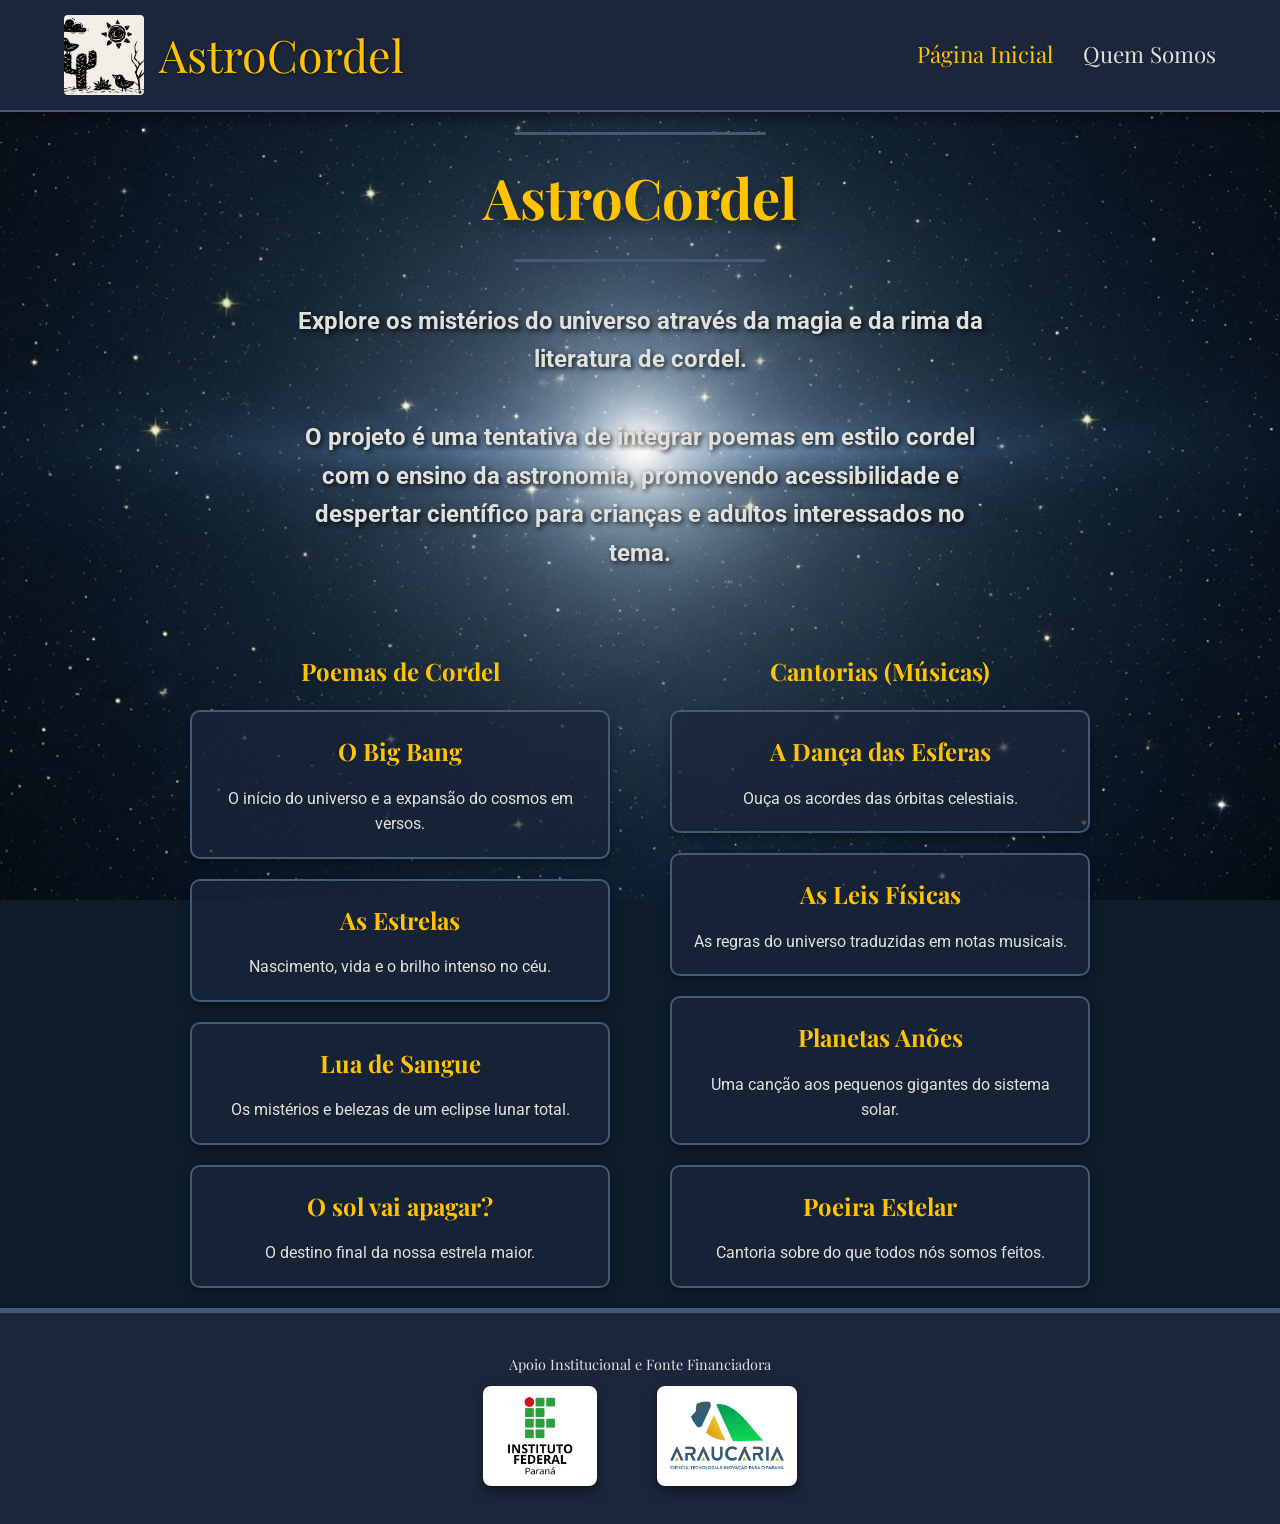
==== commit 76f9cd00: "Commit Correções e adições: titulos e rodapé" ====
--- a/index.html
+++ b/index.html
@@ -78,7 +78,7 @@
     <div class="referencias">
         <div class="patrocinio-container">
             <p class="titulo-patrocinio">
-                Apoio Institucional e Patrocínio</p>
+                Apoio Institucional e Fonte Financiadora</p>
             <div class="patrocinio-grid">
                 <a href="https://ifpr.edu.br/umuarama/" target="_blank" rel="noopener noreferrer"
                     class="link-patrocinio">
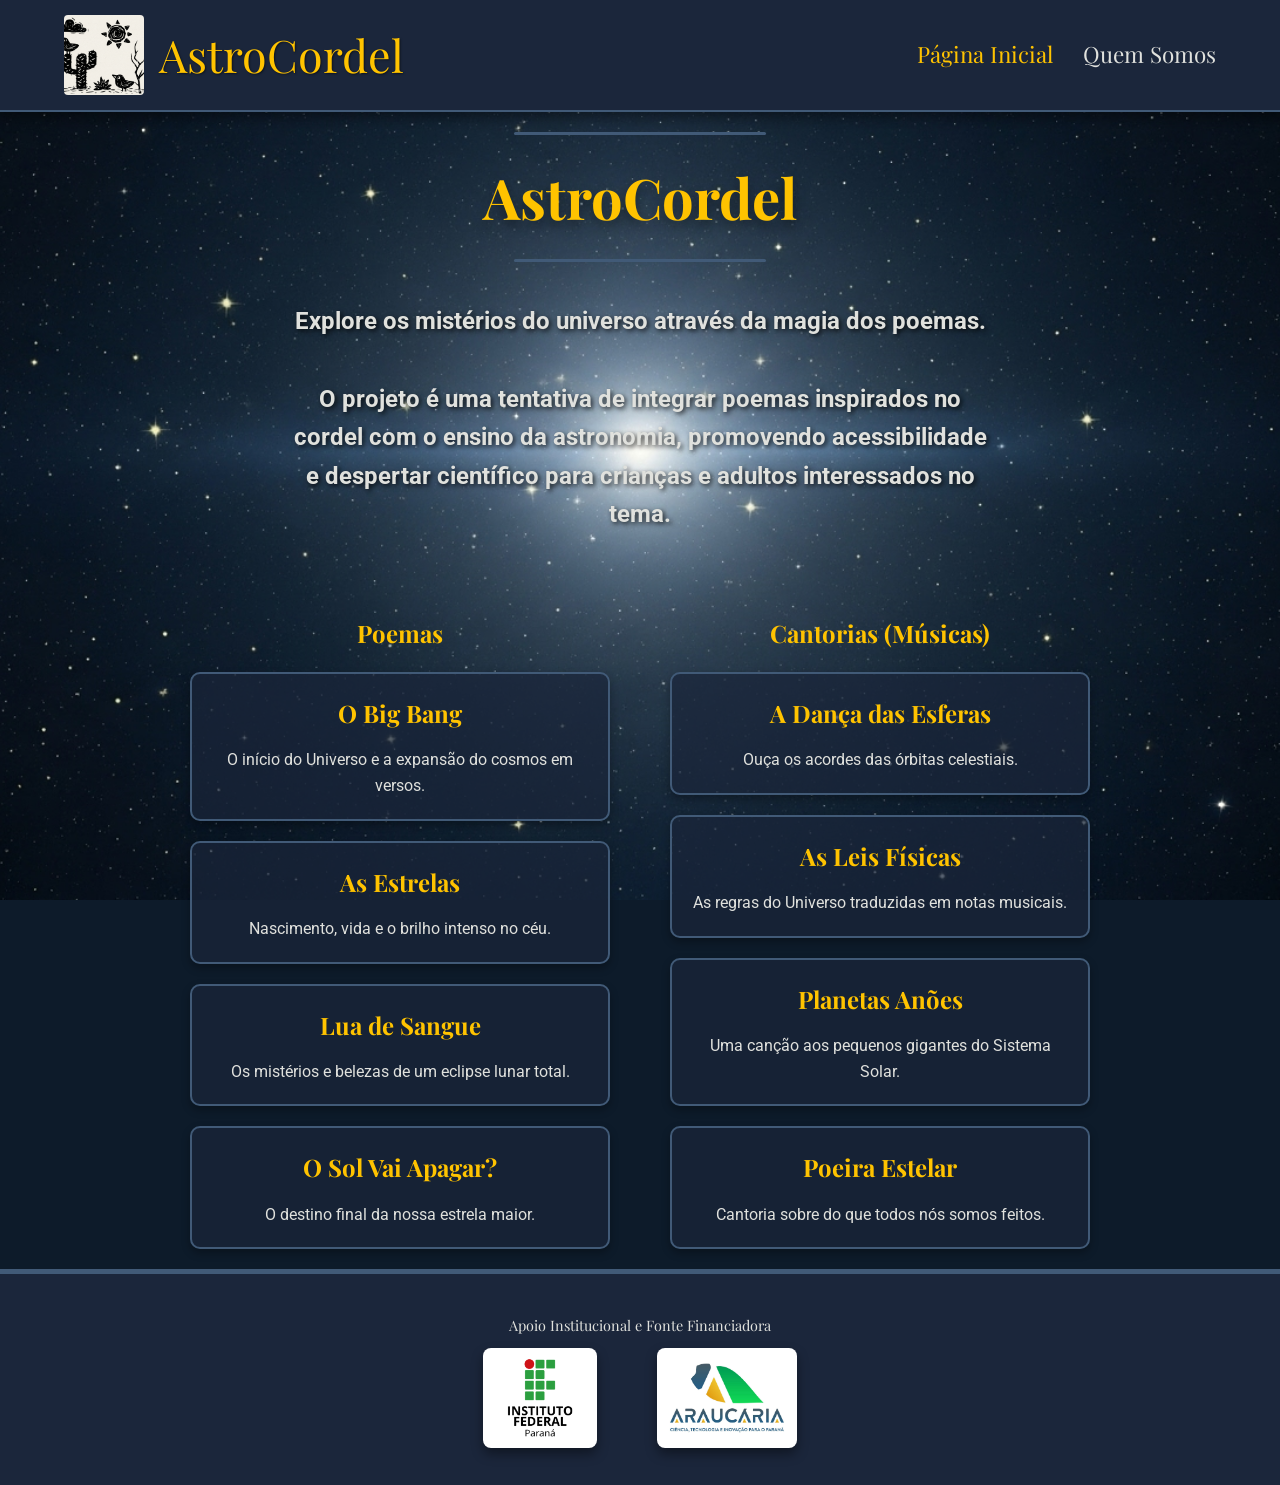
==== commit b36b53c6: "Alterações apenas alguns ajustes no texto" ====
--- a/index.html
+++ b/index.html
@@ -21,19 +21,18 @@
     </nav>
     <div class="container">
         <h1>AstroCordel</h1>
-        <p class="intro-text">Explore os mistérios do universo através da magia e da rima da literatura de cordel.</p>
-
-        <p class="intro-text">O projeto é uma tentativa de integrar poemas em estilo cordel com o ensino da astronomia,
+        <p class="intro-text">Explore os mistérios do universo através da magia dos poemas.</p>
+        <p class="intro-text">O projeto é uma tentativa de integrar poemas inspirados no cordel com o ensino da
+            astronomia,
             promovendo acessibilidade e despertar científico para crianças e adultos interessados no tema.</p>
 
         <div class="index-grid">
             <div class="index-grid-col">
-                <h2 class="index-grid-title">
-                    Poemas de Cordel</h2>
+                <h2 class="index-grid-title">Poemas</h2>
                 <div class="card-container">
                     <a href="big_bang.html" class="card">
                         <h2>O Big Bang</h2>
-                        <p>O início do universo e a expansão do cosmos em versos.</p>
+                        <p>O início do Universo e a expansão do cosmos em versos.</p>
                     </a>
                     <a href="estrelas.html" class="card">
                         <h2>As Estrelas</h2>
@@ -44,7 +43,7 @@
                         <p>Os mistérios e belezas de um eclipse lunar total.</p>
                     </a>
                     <a href="sol_apaga.html" class="card">
-                        <h2>O sol vai apagar?</h2>
+                        <h2>O Sol Vai Apagar?</h2>
                         <p>O destino final da nossa estrela maior.</p>
                     </a>
                 </div>
@@ -60,11 +59,11 @@
                     </a>
                     <a href="leis_fisicas_m.html" class="card">
                         <h2>As Leis Físicas</h2>
-                        <p>As regras do universo traduzidas em notas musicais.</p>
+                        <p>As regras do Universo traduzidas em notas musicais.</p>
                     </a>
                     <a href="planetas_anoes_m.html" class="card">
                         <h2>Planetas Anões</h2>
-                        <p>Uma canção aos pequenos gigantes do sistema solar.</p>
+                        <p>Uma canção aos pequenos gigantes do Sistema Solar.</p>
                     </a>
                     <a href="poeira_estelar_m.html" class="card">
                         <h2>Poeira Estelar</h2>
